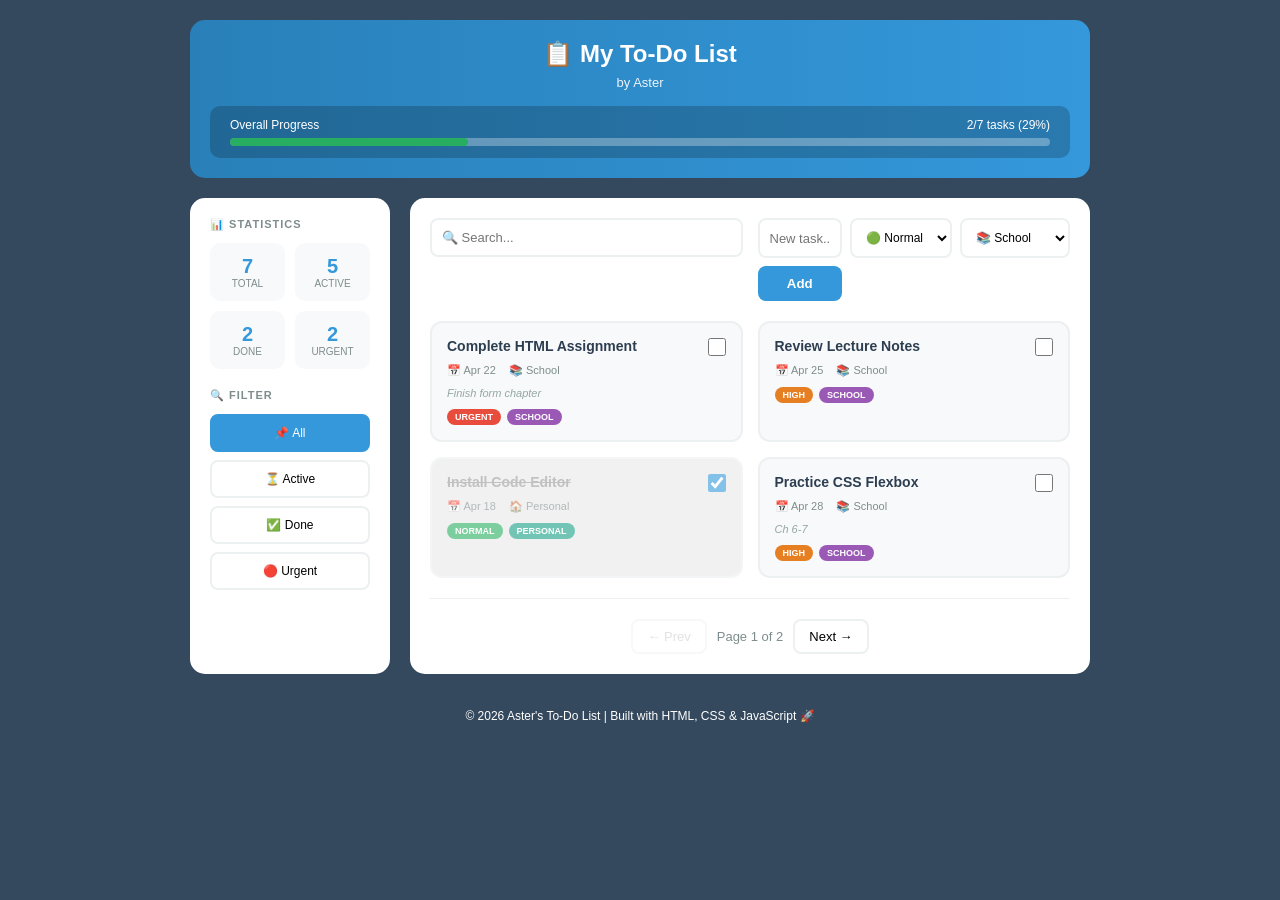
==== index.html @ 33314d22 "Rename todo.html to index.html for Vercel" ====
<!DOCTYPE html>
<html lang="en">
<head>
    <meta charset="UTF-8">
    <meta name="viewport" content="width=device-width, initial-scale=1.0">
    <title>Aster's To-Do List</title>
    <style>
        * {
            margin: 0;
            padding: 0;
            box-sizing: border-box;
        }

        body {
            font-family: 'Segoe UI', Arial, sans-serif;
            background-color: #34495e;
            min-height: 100vh;
            padding: 20px;
        }

        .app {
            max-width: 900px;
            margin: 0 auto;
        }

        /* Header */
        .header {
            background: linear-gradient(to right, #2980b9, #3498db);
            color: white;
            padding: 20px;
            border-radius: 15px;
            margin-bottom: 20px;
            text-align: center;
        }

        .header h1 {
            font-size: 24px;
            margin-bottom: 5px;
        }

        .header .name {
            font-size: 13px;
            opacity: 0.9;
        }

        /* Progress Bar */
        .progress-section {
            background: rgba(0,0,0,0.2);
            padding: 12px 20px;
            border-radius: 10px;
            margin-top: 15px;
        }

        .progress-label {
            display: flex;
            justify-content: space-between;
            font-size: 12px;
            margin-bottom: 6px;
        }

        .progress-bar {
            height: 8px;
            background: rgba(255,255,255,0.3);
            border-radius: 10px;
            overflow: hidden;
        }

        .progress-fill {
            height: 100%;
            background: #27ae60;
            width: 29%;
            border-radius: 10px;
            transition: width 0.5s ease;
        }

        /* Grid Layout */
        .main-grid {
            display: grid;
            grid-template-columns: 200px 1fr;
            gap: 20px;
        }

        /* Left Panel */
        .left-panel {
            background: white;
            border-radius: 15px;
            padding: 20px;
        }

        .left-panel h3 {
            font-size: 11px;
            text-transform: uppercase;
            color: #7f8c8d;
            margin-bottom: 12px;
            letter-spacing: 1px;
        }

        .stats {
            display: grid;
            grid-template-columns: 1fr 1fr;
            gap: 10px;
            margin-bottom: 20px;
        }

        .stat-box {
            background: #f8f9fa;
            padding: 12px;
            border-radius: 10px;
            text-align: center;
        }

        .stat-value {
            font-size: 20px;
            font-weight: bold;
            color: #3498db;
        }

        .stat-label {
            font-size: 10px;
            color: #7f8c8d;
            text-transform: uppercase;
        }

        .filter-btn {
            display: block;
            width: 100%;
            padding: 10px;
            margin-bottom: 8px;
            border: 2px solid #ecf0f1;
            background: white;
            border-radius: 8px;
            font-size: 12px;
            cursor: pointer;
            transition: all 0.2s;
        }

        .filter-btn:hover {
            border-color: #3498db;
        }

        .filter-btn.active {
            background: #3498db;
            color: white;
            border-color: #3498db;
        }

        /* Right Panel */
        .right-panel {
            background: white;
            border-radius: 15px;
            padding: 20px;
        }

        /* Search & Add */
        .top-row {
            display: grid;
            grid-template-columns: 1fr 1fr;
            gap: 15px;
            margin-bottom: 20px;
        }

        .search-box input, .add-task input {
            width: 100%;
            padding: 10px;
            border: 2px solid #ecf0f1;
            border-radius: 8px;
            font-size: 13px;
            outline: none;
        }

        .search-box input:focus, .add-task input:focus {
            border-color: #3498db;
        }

        .add-task {
            display: grid;
            grid-template-columns: 2fr 1fr 1fr;
            gap: 8px;
        }

        .add-task select {
            padding: 10px;
            border: 2px solid #ecf0f1;
            border-radius: 8px;
            font-size: 12px;
            background: white;
            cursor: pointer;
        }

        /* Task Grid */
        .task-grid {
            display: grid;
            grid-template-columns: repeat(2, 1fr);
            gap: 15px;
        }

        .task-card {
            background: #f8f9fa;
            border: 2px solid #ecf0f1;
            border-radius: 12px;
            padding: 15px;
            transition: all 0.2s;
            position: relative;
        }

        .task-card:hover {
            border-color: #3498db;
            transform: translateY(-3px);
            box-shadow: 0 5px 15px rgba(52, 152, 219, 0.2);
        }

        /* Pagination */
        .pagination {
            display: flex;
            justify-content: center;
            align-items: center;
            gap: 10px;
            margin-top: 20px;
            padding-top: 20px;
            border-top: 1px solid #ecf0f1;
        }

        .page-btn {
            padding: 8px 14px;
            border: 2px solid #ecf0f1;
            background: white;
            border-radius: 8px;
            cursor: pointer;
            font-size: 13px;
            transition: all 0.2s;
        }

        .page-btn:hover {
            border-color: #3498db;
        }

        .page-btn.active {
            background: #3498db;
            color: white;
            border-color: #3498db;
        }

        .page-btn:disabled {
            opacity: 0.4;
            cursor: not-allowed;
        }

        .page-info {
            font-size: 13px;
            color: #7f8c8d;
        }

        .task-card.completed {
            opacity: 0.6;
            background: #e8e8e8;
        }

        .task-card.completed .task-title {
            text-decoration: line-through;
            color: #999;
        }

        .task-card input[type="checkbox"] {
            position: absolute;
            top: 15px;
            right: 15px;
            width: 18px;
            height: 18px;
            cursor: pointer;
            accent-color: #3498db;
        }

        .task-title {
            font-size: 14px;
            font-weight: 600;
            color: #2c3e50;
            margin-bottom: 10px;
            padding-right: 25px;
        }

        .task-meta {
            font-size: 11px;
            color: #7f8c8d;
            margin-bottom: 10px;
        }

        .task-meta span {
            margin-right: 10px;
        }

        .task-notes {
            font-size: 11px;
            color: #95a5a6;
            font-style: italic;
            margin-bottom: 10px;
        }

        .task-badges {
            display: flex;
            gap: 6px;
            flex-wrap: wrap;
        }

        .badge {
            padding: 3px 8px;
            border-radius: 10px;
            font-size: 9px;
            font-weight: bold;
            text-transform: uppercase;
        }

        .badge.urgent { background: #e74c3c; color: white; }
        .badge.high { background: #e67e22; color: white; }
        .badge.normal { background: #27ae60; color: white; }
        .badge.low { background: #3498db; color: white; }
        .badge.school { background: #9b59b6; color: white; }
        .badge.work { background: #34495e; color: white; }
        .badge.personal { background: #16a085; color: white; }

        /* Footer */
        .footer {
            text-align: center;
            padding: 15px;
            color: white;
            font-size: 12px;
            margin-top: 20px;
        }

        /* Responsive */
        @media (max-width: 768px) {
            .main-grid {
                grid-template-columns: 1fr;
            }
            .top-row {
                grid-template-columns: 1fr;
            }
            .task-grid {
                grid-template-columns: 1fr;
            }
        }
    </style>
</head>
<body>
    <div class="app">
        <!-- Header -->
        <div class="header">
            <h1>📋 My To-Do List</h1>
            <span class="name">by Aster</span>
            <div class="progress-section">
                <div class="progress-label">
                    <span>Overall Progress</span>
                    <span id="progress-text">0/0 tasks (0%)</span>
                </div>
                <div class="progress-bar">
                    <div class="progress-fill" id="progress-fill"></div>
                </div>
            </div>
        </div>

        <!-- Main Grid -->
        <div class="main-grid">
            <!-- Left Panel -->
            <div class="left-panel">
                <h3>📊 Statistics</h3>
                <div class="stats">
                    <div class="stat-box">
                        <div class="stat-value" id="stat-total">0</div>
                        <div class="stat-label">Total</div>
                    </div>
                    <div class="stat-box">
                        <div class="stat-value" id="stat-active">0</div>
                        <div class="stat-label">Active</div>
                    </div>
                    <div class="stat-box">
                        <div class="stat-value" id="stat-done">0</div>
                        <div class="stat-label">Done</div>
                    </div>
                    <div class="stat-box">
                        <div class="stat-value" id="stat-urgent">0</div>
                        <div class="stat-label">Urgent</div>
                    </div>
                </div>

                <h3>🔍 Filter</h3>
                <button class="filter-btn active" onclick="filterTasks('all', this)">📌 All</button>
                <button class="filter-btn" onclick="filterTasks('active', this)">⏳ Active</button>
                <button class="filter-btn" onclick="filterTasks('done', this)">✅ Done</button>
                <button class="filter-btn" onclick="filterTasks('urgent', this)">🔴 Urgent</button>
            </div>

            <!-- Right Panel -->
            <div class="right-panel">
                <!-- Search & Add Row -->
                <div class="top-row">
                    <div class="search-box">
                        <input type="text" id="searchInput" placeholder="🔍 Search..." onkeyup="searchTasks()">
                    </div>
                    <div class="add-task">
                        <input type="text" id="newTaskInput" placeholder="New task..." required>
                        <select id="newPriority">
                            <option value="urgent">🔴 Urgent</option>
                            <option value="high">🟠 High</option>
                            <option value="normal" selected>🟢 Normal</option>
                            <option value="low">🔵 Low</option>
                        </select>
                        <select id="newCategory">
                            <option value="school">📚 School</option>
                            <option value="work">💼 Work</option>
                            <option value="personal">🏠 Personal</option>
                        </select>
                        <button onclick="addNewTask()" style="padding: 10px; background: #3498db; color: white; border: none; border-radius: 8px; cursor: pointer; font-weight: bold;">Add</button>
                    </div>
                </div>

                <!-- Task Grid -->
                <div class="task-grid" id="taskList">
                    <div class="task-card" data-priority="urgent" data-category="school">
                        <input type="checkbox" id="t1" onchange="toggleTask(this)">
                        <div class="task-title">Complete HTML Assignment</div>
                        <div class="task-meta">
                            <span>📅 Apr 22</span>
                            <span>📚 School</span>
                        </div>
                        <div class="task-notes">Finish form chapter</div>
                        <div class="task-badges">
                            <span class="badge urgent">Urgent</span>
                            <span class="badge school">School</span>
                        </div>
                    </div>

                    <div class="task-card" data-priority="high" data-category="school">
                        <input type="checkbox" id="t2" onchange="toggleTask(this)">
                        <div class="task-title">Review Lecture Notes</div>
                        <div class="task-meta">
                            <span>📅 Apr 25</span>
                            <span>📚 School</span>
                        </div>
                        <div class="task-badges">
                            <span class="badge high">High</span>
                            <span class="badge school">School</span>
                        </div>
                    </div>

                    <div class="task-card completed" data-priority="normal" data-category="personal">
                        <input type="checkbox" id="t3" checked onchange="toggleTask(this)">
                        <div class="task-title">Install Code Editor</div>
                        <div class="task-meta">
                            <span>📅 Apr 18</span>
                            <span>🏠 Personal</span>
                        </div>
                        <div class="task-badges">
                            <span class="badge normal">Normal</span>
                            <span class="badge personal">Personal</span>
                        </div>
                    </div>

                    <div class="task-card" data-priority="high" data-category="school">
                        <input type="checkbox" id="t4" onchange="toggleTask(this)">
                        <div class="task-title">Practice CSS Flexbox</div>
                        <div class="task-meta">
                            <span>📅 Apr 28</span>
                            <span>📚 School</span>
                        </div>
                        <div class="task-notes">Ch 6-7</div>
                        <div class="task-badges">
                            <span class="badge high">High</span>
                            <span class="badge school">School</span>
                        </div>
                    </div>

                    <div class="task-card" data-priority="urgent" data-category="work">
                        <input type="checkbox" id="t5" onchange="toggleTask(this)">
                        <div class="task-title">Build Portfolio Website</div>
                        <div class="task-meta">
                            <span>📅 May 1</span>
                            <span>💼 Work</span>
                        </div>
                        <div class="task-badges">
                            <span class="badge urgent">Urgent</span>
                            <span class="badge work">Work</span>
                        </div>
                    </div>

                    <div class="task-card completed" data-priority="low" data-category="personal">
                        <input type="checkbox" id="t6" checked onchange="toggleTask(this)">
                        <div class="task-title">Read Documentation</div>
                        <div class="task-meta">
                            <span>📅 Apr 15</span>
                            <span>🏠 Personal</span>
                        </div>
                        <div class="task-badges">
                            <span class="badge low">Low</span>
                            <span class="badge personal">Personal</span>
                        </div>
                    </div>

                    <div class="task-card" data-priority="normal" data-category="school">
                        <input type="checkbox" id="t7" onchange="toggleTask(this)">
                        <div class="task-title">Watch Video Tutorials</div>
                        <div class="task-meta">
                            <span>📅 Apr 30</span>
                            <span>📚 School</span>
                        </div>
                        <div class="task-badges">
                            <span class="badge normal">Normal</span>
                            <span class="badge school">School</span>
                        </div>
                    </div>
                </div>

                <!-- Pagination -->
                <div class="pagination">
                    <button class="page-btn" onclick="changePage(-1)" id="prevBtn">← Prev</button>
                    <span class="page-info">Page <span id="currentPage">1</span> of <span id="totalPages">2</span></span>
                    <button class="page-btn" onclick="changePage(1)" id="nextBtn">Next →</button>
                </div>
            </div>
        </div>

        <!-- Footer -->
        <div class="footer">
            © 2026 Aster's To-Do List | Built with HTML, CSS & JavaScript 🚀
        </div>
    </div>

    <script>
        // Filter Tasks
        function filterTasks(type, btn) {
            const items = document.querySelectorAll('.task-card');
            const buttons = document.querySelectorAll('.filter-btn');

            buttons.forEach(b => b.classList.remove('active'));
            btn.classList.add('active');

            items.forEach(item => {
                const isCompleted = item.classList.contains('completed');
                const priority = item.dataset.priority;

                let show = true;
                if (type === 'active') show = !isCompleted;
                else if (type === 'done') show = isCompleted;
                else if (type === 'urgent') show = priority === 'urgent';

                item.style.display = show ? 'block' : 'none';
            });
        }

        // Search Tasks
        function searchTasks() {
            const query = document.getElementById('searchInput').value.toLowerCase();
            const items = document.querySelectorAll('.task-card');

            items.forEach(item => {
                const text = item.querySelector('.task-title').textContent.toLowerCase();
                item.style.display = text.includes(query) ? 'block' : 'none';
            });
        }

        // Add New Task
        function addNewTask() {
            const input = document.getElementById('newTaskInput');
            const priority = document.getElementById('newPriority').value;
            const category = document.getElementById('newCategory').value;

            if (!input.value.trim()) return;

            const taskList = document.getElementById('taskList');
            const taskId = 't' + (Date.now());

            const categoryEmoji = {
                'school': '📚 School',
                'work': '💼 Work',
                'personal': '🏠 Personal'
            };

            const newCard = document.createElement('div');
            newCard.className = 'task-card';
            newCard.dataset.priority = priority;
            newCard.dataset.category = category;
            newCard.innerHTML = `
                <input type="checkbox" id="${taskId}" onchange="toggleTask(this)">
                <div class="task-title">${input.value}</div>
                <div class="task-meta">
                    <span>📅 Today</span>
                    <span>${categoryEmoji[category]}</span>
                </div>
                <div class="task-badges">
                    <span class="badge ${priority}">${priority.charAt(0).toUpperCase() + priority.slice(1)}</span>
                    <span class="badge ${category}">${category.charAt(0).toUpperCase() + category.slice(1)}</span>
                </div>
            `;

            taskList.appendChild(newCard);
            input.value = '';
        }

        // Toggle Task Complete
        function toggleTask(checkbox) {
            const card = checkbox.closest('.task-card');
            if (checkbox.checked) {
                card.classList.add('completed');
            } else {
                card.classList.remove('completed');
            }
            updateStats();
        }

        // Update Statistics
        function updateStats() {
            const items = document.querySelectorAll('.task-card');
            const total = items.length;
            const completed = document.querySelectorAll('.task-card.completed').length;
            const active = total - completed;
            const urgent = document.querySelectorAll('.task-card[data-priority="urgent"]').length;
            const percent = total > 0 ? Math.round((completed / total) * 100) : 0;

            document.getElementById('stat-total').textContent = total;
            document.getElementById('stat-active').textContent = active;
            document.getElementById('stat-done').textContent = completed;
            document.getElementById('stat-urgent').textContent = urgent;
            document.getElementById('progress-text').textContent = `${completed}/${total} tasks (${percent}%)`;
            document.getElementById('progress-fill').style.width = percent + '%';
        }

        // Pagination
        let currentPage = 1;
        const tasksPerPage = 4;

        function updatePagination() {
            const items = document.querySelectorAll('.task-card');
            const totalPages = Math.ceil(items.length / tasksPerPage);

            items.forEach((item, index) => {
                const pageNum = Math.floor(index / tasksPerPage) + 1;
                item.style.display = pageNum === currentPage ? 'block' : 'none';
            });

            document.getElementById('currentPage').textContent = currentPage;
            document.getElementById('totalPages').textContent = totalPages;
            document.getElementById('prevBtn').disabled = currentPage === 1;
            document.getElementById('nextBtn').disabled = currentPage === totalPages;
        }

        function changePage(direction) {
            const items = document.querySelectorAll('.task-card');
            const totalPages = Math.ceil(items.length / tasksPerPage);

            currentPage += direction;
            if (currentPage < 1) currentPage = 1;
            if (currentPage > totalPages) currentPage = totalPages;

            updatePagination();
        }

        // Initialize on load
        document.addEventListener('DOMContentLoaded', function() {
            updatePagination();
            updateStats();
        });

        // Update after adding new task
        const originalAddTask = addNewTask;
        addNewTask = function() {
            originalAddTask();
            updatePagination();
            updateStats();
        }
    </script>
</body>
</html>
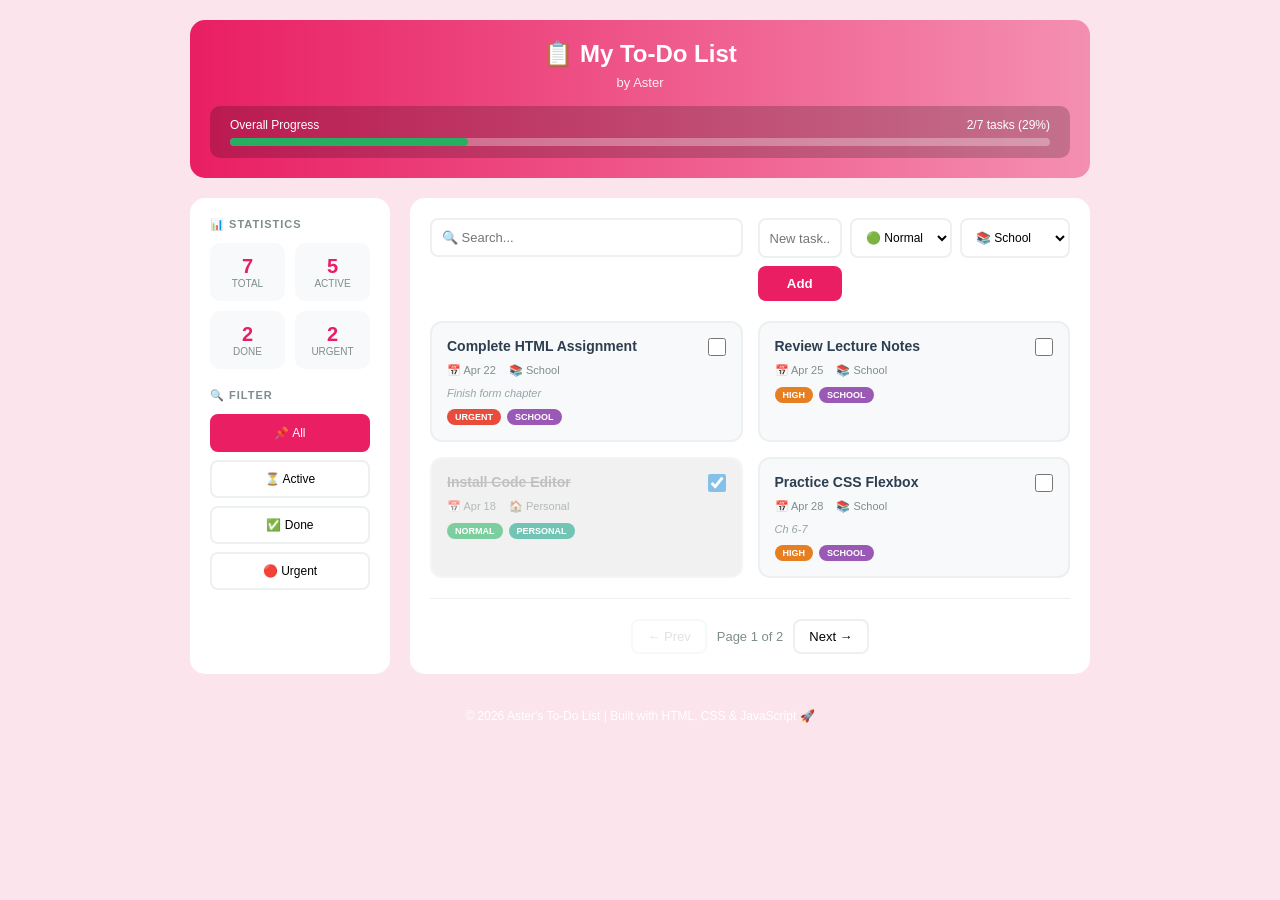
==== commit cbd010db: "Change color scheme to pink and white" ====
--- a/index.html
+++ b/index.html
@@ -13,7 +13,7 @@
 
         body {
             font-family: 'Segoe UI', Arial, sans-serif;
-            background-color: #34495e;
+            background-color: #fce4ec;
             min-height: 100vh;
             padding: 20px;
         }
@@ -25,7 +25,7 @@
 
         /* Header */
         .header {
-            background: linear-gradient(to right, #2980b9, #3498db);
+            background: linear-gradient(to right, #e91e63, #f48fb1);
             color: white;
             padding: 20px;
             border-radius: 15px;
@@ -112,7 +112,7 @@
         .stat-value {
             font-size: 20px;
             font-weight: bold;
-            color: #3498db;
+            color: #e91e63;
         }
 
         .stat-label {
@@ -135,13 +135,13 @@
         }
 
         .filter-btn:hover {
-            border-color: #3498db;
+            border-color: #e91e63;
         }
 
         .filter-btn.active {
-            background: #3498db;
+            background: #e91e63;
             color: white;
-            border-color: #3498db;
+            border-color: #e91e63;
         }
 
         /* Right Panel */
@@ -169,7 +169,7 @@
         }
 
         .search-box input:focus, .add-task input:focus {
-            border-color: #3498db;
+            border-color: #e91e63;
         }
 
         .add-task {
@@ -204,9 +204,9 @@
         }
 
         .task-card:hover {
-            border-color: #3498db;
+            border-color: #e91e63;
             transform: translateY(-3px);
-            box-shadow: 0 5px 15px rgba(52, 152, 219, 0.2);
+            box-shadow: 0 5px 15px rgba(233, 30, 99, 0.2);
         }
 
         /* Pagination */
@@ -231,13 +231,13 @@
         }
 
         .page-btn:hover {
-            border-color: #3498db;
+            border-color: #e91e63;
         }
 
         .page-btn.active {
-            background: #3498db;
+            background: #e91e63;
             color: white;
-            border-color: #3498db;
+            border-color: #e91e63;
         }
 
         .page-btn:disabled {
@@ -312,7 +312,7 @@
         .badge.urgent { background: #e74c3c; color: white; }
         .badge.high { background: #e67e22; color: white; }
         .badge.normal { background: #27ae60; color: white; }
-        .badge.low { background: #3498db; color: white; }
+        .badge.low { background: #f06292; color: white; }
         .badge.school { background: #9b59b6; color: white; }
         .badge.work { background: #34495e; color: white; }
         .badge.personal { background: #16a085; color: white; }
@@ -408,7 +408,7 @@
                             <option value="work">💼 Work</option>
                             <option value="personal">🏠 Personal</option>
                         </select>
-                        <button onclick="addNewTask()" style="padding: 10px; background: #3498db; color: white; border: none; border-radius: 8px; cursor: pointer; font-weight: bold;">Add</button>
+                        <button onclick="addNewTask()" style="padding: 10px; background: #e91e63; color: white; border: none; border-radius: 8px; cursor: pointer; font-weight: bold;">Add</button>
                     </div>
                 </div>
 
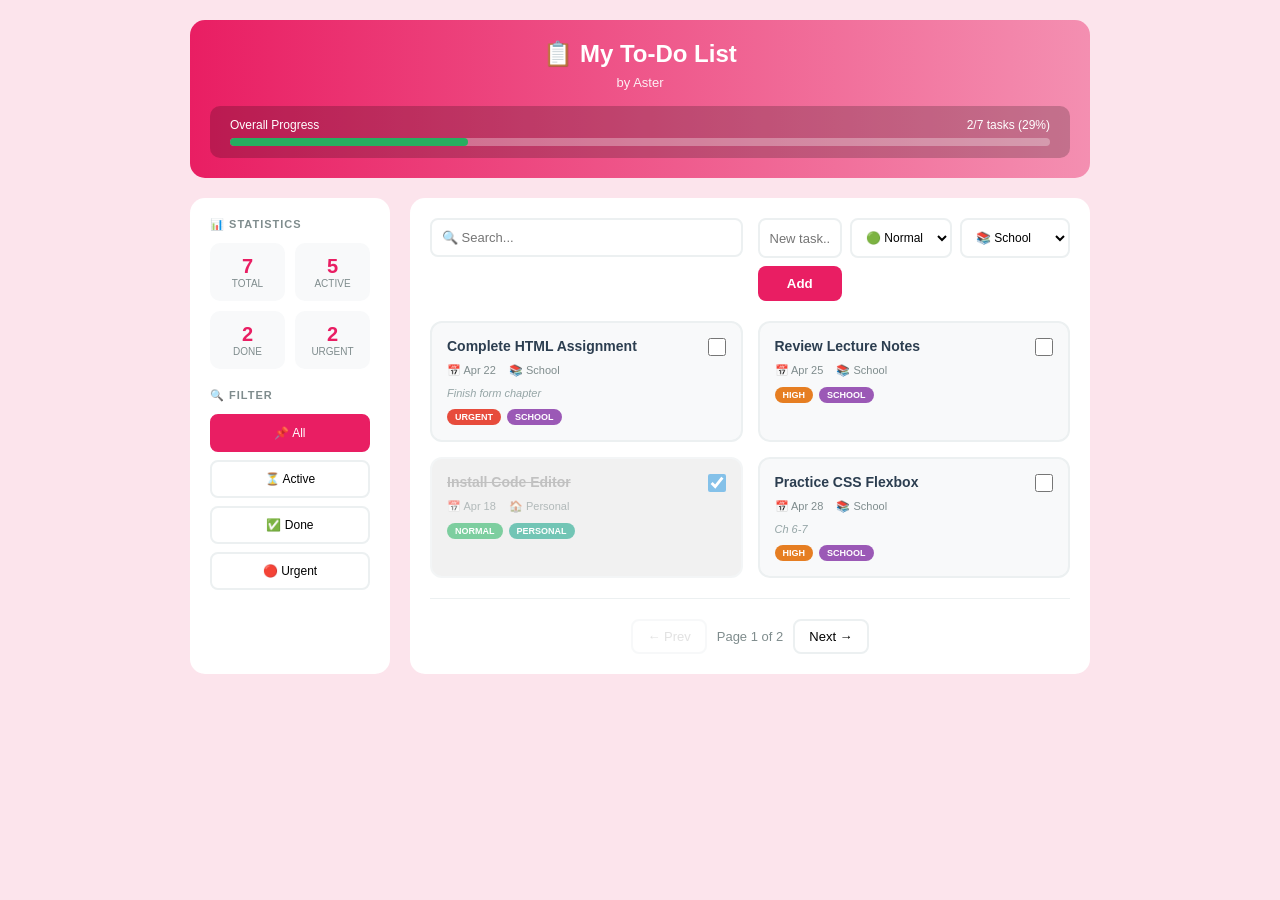
==== commit 5ef6ba98: "Remove footer" ====
--- a/index.html
+++ b/index.html
@@ -316,15 +316,6 @@
         .badge.school { background: #9b59b6; color: white; }
         .badge.work { background: #34495e; color: white; }
         .badge.personal { background: #16a085; color: white; }
-
-        /* Footer */
-        .footer {
-            text-align: center;
-            padding: 15px;
-            color: white;
-            font-size: 12px;
-            margin-top: 20px;
-        }
 
         /* Responsive */
         @media (max-width: 768px) {
@@ -517,10 +508,6 @@
             </div>
         </div>
 
-        <!-- Footer -->
-        <div class="footer">
-            © 2026 Aster's To-Do List | Built with HTML, CSS & JavaScript 🚀
-        </div>
     </div>
 
     <script>
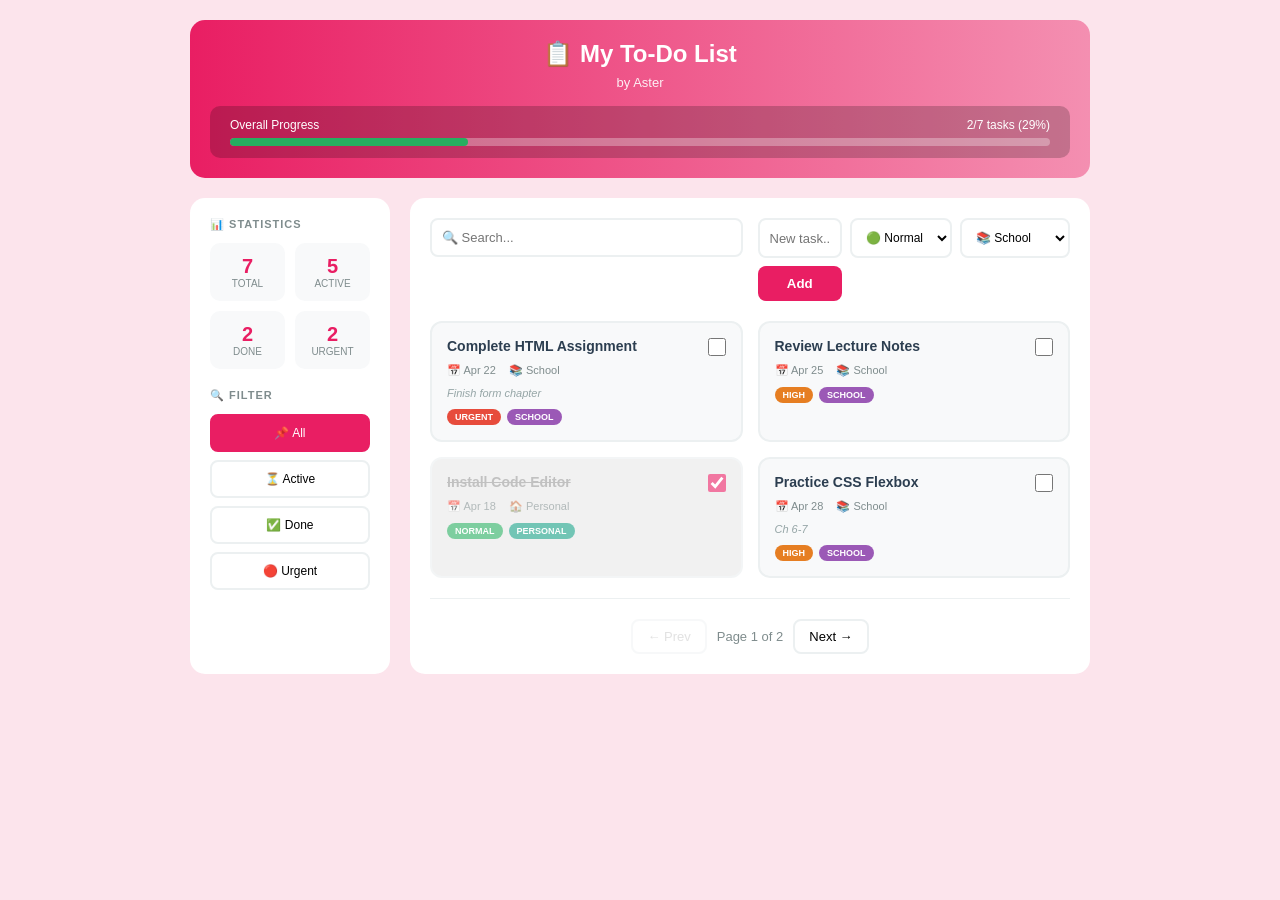
==== commit d4a9b18e: "Separate HTML and CSS into 2 files" ====
--- a/index.html
+++ b/index.html
@@ -4,332 +4,7 @@
     <meta charset="UTF-8">
     <meta name="viewport" content="width=device-width, initial-scale=1.0">
     <title>Aster's To-Do List</title>
-    <style>
-        * {
-            margin: 0;
-            padding: 0;
-            box-sizing: border-box;
-        }
-
-        body {
-            font-family: 'Segoe UI', Arial, sans-serif;
-            background-color: #fce4ec;
-            min-height: 100vh;
-            padding: 20px;
-        }
-
-        .app {
-            max-width: 900px;
-            margin: 0 auto;
-        }
-
-        /* Header */
-        .header {
-            background: linear-gradient(to right, #e91e63, #f48fb1);
-            color: white;
-            padding: 20px;
-            border-radius: 15px;
-            margin-bottom: 20px;
-            text-align: center;
-        }
-
-        .header h1 {
-            font-size: 24px;
-            margin-bottom: 5px;
-        }
-
-        .header .name {
-            font-size: 13px;
-            opacity: 0.9;
-        }
-
-        /* Progress Bar */
-        .progress-section {
-            background: rgba(0,0,0,0.2);
-            padding: 12px 20px;
-            border-radius: 10px;
-            margin-top: 15px;
-        }
-
-        .progress-label {
-            display: flex;
-            justify-content: space-between;
-            font-size: 12px;
-            margin-bottom: 6px;
-        }
-
-        .progress-bar {
-            height: 8px;
-            background: rgba(255,255,255,0.3);
-            border-radius: 10px;
-            overflow: hidden;
-        }
-
-        .progress-fill {
-            height: 100%;
-            background: #27ae60;
-            width: 29%;
-            border-radius: 10px;
-            transition: width 0.5s ease;
-        }
-
-        /* Grid Layout */
-        .main-grid {
-            display: grid;
-            grid-template-columns: 200px 1fr;
-            gap: 20px;
-        }
-
-        /* Left Panel */
-        .left-panel {
-            background: white;
-            border-radius: 15px;
-            padding: 20px;
-        }
-
-        .left-panel h3 {
-            font-size: 11px;
-            text-transform: uppercase;
-            color: #7f8c8d;
-            margin-bottom: 12px;
-            letter-spacing: 1px;
-        }
-
-        .stats {
-            display: grid;
-            grid-template-columns: 1fr 1fr;
-            gap: 10px;
-            margin-bottom: 20px;
-        }
-
-        .stat-box {
-            background: #f8f9fa;
-            padding: 12px;
-            border-radius: 10px;
-            text-align: center;
-        }
-
-        .stat-value {
-            font-size: 20px;
-            font-weight: bold;
-            color: #e91e63;
-        }
-
-        .stat-label {
-            font-size: 10px;
-            color: #7f8c8d;
-            text-transform: uppercase;
-        }
-
-        .filter-btn {
-            display: block;
-            width: 100%;
-            padding: 10px;
-            margin-bottom: 8px;
-            border: 2px solid #ecf0f1;
-            background: white;
-            border-radius: 8px;
-            font-size: 12px;
-            cursor: pointer;
-            transition: all 0.2s;
-        }
-
-        .filter-btn:hover {
-            border-color: #e91e63;
-        }
-
-        .filter-btn.active {
-            background: #e91e63;
-            color: white;
-            border-color: #e91e63;
-        }
-
-        /* Right Panel */
-        .right-panel {
-            background: white;
-            border-radius: 15px;
-            padding: 20px;
-        }
-
-        /* Search & Add */
-        .top-row {
-            display: grid;
-            grid-template-columns: 1fr 1fr;
-            gap: 15px;
-            margin-bottom: 20px;
-        }
-
-        .search-box input, .add-task input {
-            width: 100%;
-            padding: 10px;
-            border: 2px solid #ecf0f1;
-            border-radius: 8px;
-            font-size: 13px;
-            outline: none;
-        }
-
-        .search-box input:focus, .add-task input:focus {
-            border-color: #e91e63;
-        }
-
-        .add-task {
-            display: grid;
-            grid-template-columns: 2fr 1fr 1fr;
-            gap: 8px;
-        }
-
-        .add-task select {
-            padding: 10px;
-            border: 2px solid #ecf0f1;
-            border-radius: 8px;
-            font-size: 12px;
-            background: white;
-            cursor: pointer;
-        }
-
-        /* Task Grid */
-        .task-grid {
-            display: grid;
-            grid-template-columns: repeat(2, 1fr);
-            gap: 15px;
-        }
-
-        .task-card {
-            background: #f8f9fa;
-            border: 2px solid #ecf0f1;
-            border-radius: 12px;
-            padding: 15px;
-            transition: all 0.2s;
-            position: relative;
-        }
-
-        .task-card:hover {
-            border-color: #e91e63;
-            transform: translateY(-3px);
-            box-shadow: 0 5px 15px rgba(233, 30, 99, 0.2);
-        }
-
-        /* Pagination */
-        .pagination {
-            display: flex;
-            justify-content: center;
-            align-items: center;
-            gap: 10px;
-            margin-top: 20px;
-            padding-top: 20px;
-            border-top: 1px solid #ecf0f1;
-        }
-
-        .page-btn {
-            padding: 8px 14px;
-            border: 2px solid #ecf0f1;
-            background: white;
-            border-radius: 8px;
-            cursor: pointer;
-            font-size: 13px;
-            transition: all 0.2s;
-        }
-
-        .page-btn:hover {
-            border-color: #e91e63;
-        }
-
-        .page-btn.active {
-            background: #e91e63;
-            color: white;
-            border-color: #e91e63;
-        }
-
-        .page-btn:disabled {
-            opacity: 0.4;
-            cursor: not-allowed;
-        }
-
-        .page-info {
-            font-size: 13px;
-            color: #7f8c8d;
-        }
-
-        .task-card.completed {
-            opacity: 0.6;
-            background: #e8e8e8;
-        }
-
-        .task-card.completed .task-title {
-            text-decoration: line-through;
-            color: #999;
-        }
-
-        .task-card input[type="checkbox"] {
-            position: absolute;
-            top: 15px;
-            right: 15px;
-            width: 18px;
-            height: 18px;
-            cursor: pointer;
-            accent-color: #3498db;
-        }
-
-        .task-title {
-            font-size: 14px;
-            font-weight: 600;
-            color: #2c3e50;
-            margin-bottom: 10px;
-            padding-right: 25px;
-        }
-
-        .task-meta {
-            font-size: 11px;
-            color: #7f8c8d;
-            margin-bottom: 10px;
-        }
-
-        .task-meta span {
-            margin-right: 10px;
-        }
-
-        .task-notes {
-            font-size: 11px;
-            color: #95a5a6;
-            font-style: italic;
-            margin-bottom: 10px;
-        }
-
-        .task-badges {
-            display: flex;
-            gap: 6px;
-            flex-wrap: wrap;
-        }
-
-        .badge {
-            padding: 3px 8px;
-            border-radius: 10px;
-            font-size: 9px;
-            font-weight: bold;
-            text-transform: uppercase;
-        }
-
-        .badge.urgent { background: #e74c3c; color: white; }
-        .badge.high { background: #e67e22; color: white; }
-        .badge.normal { background: #27ae60; color: white; }
-        .badge.low { background: #f06292; color: white; }
-        .badge.school { background: #9b59b6; color: white; }
-        .badge.work { background: #34495e; color: white; }
-        .badge.personal { background: #16a085; color: white; }
-
-        /* Responsive */
-        @media (max-width: 768px) {
-            .main-grid {
-                grid-template-columns: 1fr;
-            }
-            .top-row {
-                grid-template-columns: 1fr;
-            }
-            .task-grid {
-                grid-template-columns: 1fr;
-            }
-        }
-    </style>
+    <link rel="stylesheet" href="style.css">
 </head>
 <body>
     <div class="app">
--- a/style.css
+++ b/style.css
@@ -0,0 +1,324 @@
+* {
+    margin: 0;
+    padding: 0;
+    box-sizing: border-box;
+}
+
+body {
+    font-family: 'Segoe UI', Arial, sans-serif;
+    background-color: #fce4ec;
+    min-height: 100vh;
+    padding: 20px;
+}
+
+.app {
+    max-width: 900px;
+    margin: 0 auto;
+}
+
+/* Header */
+.header {
+    background: linear-gradient(to right, #e91e63, #f48fb1);
+    color: white;
+    padding: 20px;
+    border-radius: 15px;
+    margin-bottom: 20px;
+    text-align: center;
+}
+
+.header h1 {
+    font-size: 24px;
+    margin-bottom: 5px;
+}
+
+.header .name {
+    font-size: 13px;
+    opacity: 0.9;
+}
+
+/* Progress Bar */
+.progress-section {
+    background: rgba(0,0,0,0.2);
+    padding: 12px 20px;
+    border-radius: 10px;
+    margin-top: 15px;
+}
+
+.progress-label {
+    display: flex;
+    justify-content: space-between;
+    font-size: 12px;
+    margin-bottom: 6px;
+}
+
+.progress-bar {
+    height: 8px;
+    background: rgba(255,255,255,0.3);
+    border-radius: 10px;
+    overflow: hidden;
+}
+
+.progress-fill {
+    height: 100%;
+    background: #27ae60;
+    width: 29%;
+    border-radius: 10px;
+    transition: width 0.5s ease;
+}
+
+/* Grid Layout */
+.main-grid {
+    display: grid;
+    grid-template-columns: 200px 1fr;
+    gap: 20px;
+}
+
+/* Left Panel */
+.left-panel {
+    background: white;
+    border-radius: 15px;
+    padding: 20px;
+}
+
+.left-panel h3 {
+    font-size: 11px;
+    text-transform: uppercase;
+    color: #7f8c8d;
+    margin-bottom: 12px;
+    letter-spacing: 1px;
+}
+
+.stats {
+    display: grid;
+    grid-template-columns: 1fr 1fr;
+    gap: 10px;
+    margin-bottom: 20px;
+}
+
+.stat-box {
+    background: #f8f9fa;
+    padding: 12px;
+    border-radius: 10px;
+    text-align: center;
+}
+
+.stat-value {
+    font-size: 20px;
+    font-weight: bold;
+    color: #e91e63;
+}
+
+.stat-label {
+    font-size: 10px;
+    color: #7f8c8d;
+    text-transform: uppercase;
+}
+
+.filter-btn {
+    display: block;
+    width: 100%;
+    padding: 10px;
+    margin-bottom: 8px;
+    border: 2px solid #ecf0f1;
+    background: white;
+    border-radius: 8px;
+    font-size: 12px;
+    cursor: pointer;
+    transition: all 0.2s;
+}
+
+.filter-btn:hover {
+    border-color: #e91e63;
+}
+
+.filter-btn.active {
+    background: #e91e63;
+    color: white;
+    border-color: #e91e63;
+}
+
+/* Right Panel */
+.right-panel {
+    background: white;
+    border-radius: 15px;
+    padding: 20px;
+}
+
+/* Search & Add */
+.top-row {
+    display: grid;
+    grid-template-columns: 1fr 1fr;
+    gap: 15px;
+    margin-bottom: 20px;
+}
+
+.search-box input, .add-task input {
+    width: 100%;
+    padding: 10px;
+    border: 2px solid #ecf0f1;
+    border-radius: 8px;
+    font-size: 13px;
+    outline: none;
+}
+
+.search-box input:focus, .add-task input:focus {
+    border-color: #e91e63;
+}
+
+.add-task {
+    display: grid;
+    grid-template-columns: 2fr 1fr 1fr;
+    gap: 8px;
+}
+
+.add-task select {
+    padding: 10px;
+    border: 2px solid #ecf0f1;
+    border-radius: 8px;
+    font-size: 12px;
+    background: white;
+    cursor: pointer;
+}
+
+/* Task Grid */
+.task-grid {
+    display: grid;
+    grid-template-columns: repeat(2, 1fr);
+    gap: 15px;
+}
+
+.task-card {
+    background: #f8f9fa;
+    border: 2px solid #ecf0f1;
+    border-radius: 12px;
+    padding: 15px;
+    transition: all 0.2s;
+    position: relative;
+}
+
+.task-card:hover {
+    border-color: #e91e63;
+    transform: translateY(-3px);
+    box-shadow: 0 5px 15px rgba(233, 30, 99, 0.2);
+}
+
+.task-card.completed {
+    opacity: 0.6;
+    background: #e8e8e8;
+}
+
+.task-card.completed .task-title {
+    text-decoration: line-through;
+    color: #999;
+}
+
+.task-card input[type="checkbox"] {
+    position: absolute;
+    top: 15px;
+    right: 15px;
+    width: 18px;
+    height: 18px;
+    cursor: pointer;
+    accent-color: #e91e63;
+}
+
+.task-title {
+    font-size: 14px;
+    font-weight: 600;
+    color: #2c3e50;
+    margin-bottom: 10px;
+    padding-right: 25px;
+}
+
+.task-meta {
+    font-size: 11px;
+    color: #7f8c8d;
+    margin-bottom: 10px;
+}
+
+.task-meta span {
+    margin-right: 10px;
+}
+
+.task-notes {
+    font-size: 11px;
+    color: #95a5a6;
+    font-style: italic;
+    margin-bottom: 10px;
+}
+
+.task-badges {
+    display: flex;
+    gap: 6px;
+    flex-wrap: wrap;
+}
+
+.badge {
+    padding: 3px 8px;
+    border-radius: 10px;
+    font-size: 9px;
+    font-weight: bold;
+    text-transform: uppercase;
+}
+
+.badge.urgent { background: #e74c3c; color: white; }
+.badge.high { background: #e67e22; color: white; }
+.badge.normal { background: #27ae60; color: white; }
+.badge.low { background: #f06292; color: white; }
+.badge.school { background: #9b59b6; color: white; }
+.badge.work { background: #34495e; color: white; }
+.badge.personal { background: #16a085; color: white; }
+
+/* Pagination */
+.pagination {
+    display: flex;
+    justify-content: center;
+    align-items: center;
+    gap: 10px;
+    margin-top: 20px;
+    padding-top: 20px;
+    border-top: 1px solid #ecf0f1;
+}
+
+.page-btn {
+    padding: 8px 14px;
+    border: 2px solid #ecf0f1;
+    background: white;
+    border-radius: 8px;
+    cursor: pointer;
+    font-size: 13px;
+    transition: all 0.2s;
+}
+
+.page-btn:hover {
+    border-color: #e91e63;
+}
+
+.page-btn.active {
+    background: #e91e63;
+    color: white;
+    border-color: #e91e63;
+}
+
+.page-btn:disabled {
+    opacity: 0.4;
+    cursor: not-allowed;
+}
+
+.page-info {
+    font-size: 13px;
+    color: #7f8c8d;
+}
+
+/* Responsive */
+@media (max-width: 768px) {
+    .main-grid {
+        grid-template-columns: 1fr;
+    }
+    .top-row {
+        grid-template-columns: 1fr;
+    }
+    .task-grid {
+        grid-template-columns: 1fr;
+    }
+}
